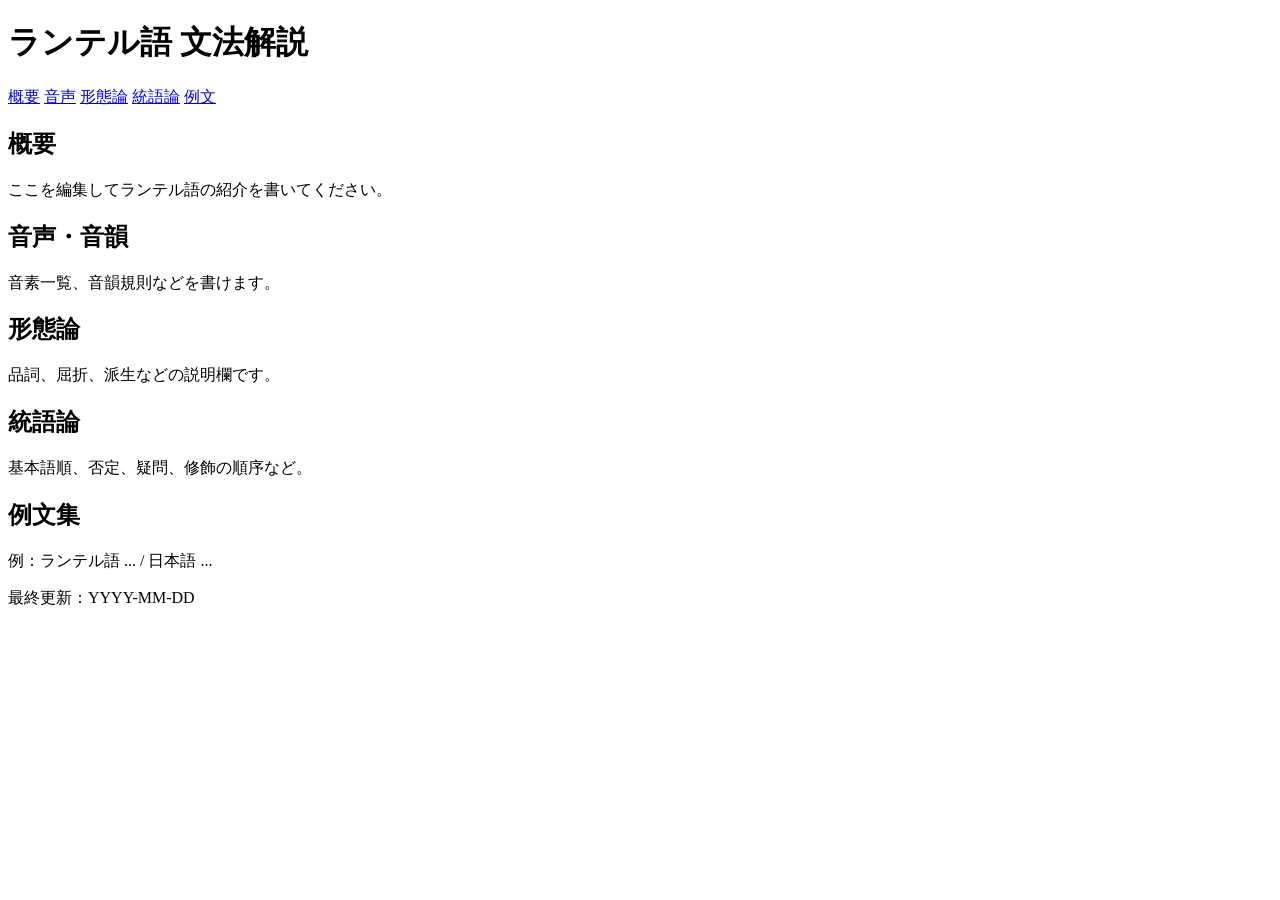
==== index.html @ 2a4d418f "Create index.html" ====
<!DOCTYPE html>
<html lang="ja">
<head>
  <meta charset="UTF-8" />
  <meta name="viewport" content="width=device-width, initial-scale=1" />
  <title>ランテル語 文法解説</title>
  <link rel="stylesheet" href="style.css" />
</head>
<body>
<header class="site-header">
  <h1>ランテル語 文法解説</h1>
  <nav class="nav">
    <a href="#overview">概要</a>
    <a href="#phonology">音声</a>
    <a href="#morphology">形態論</a>
    <a href="#syntax">統語論</a>
    <a href="#examples">例文</a>
  </nav>
</header>

<main class="container">
  <section id="overview" class="card">
    <h2>概要</h2>
    <div class="editable">
      ここを編集してランテル語の紹介を書いてください。
    </div>
  </section>

  <section id="phonology" class="card">
    <h2>音声・音韻</h2>
    <div class="editable">
      音素一覧、音韻規則などを書けます。
    </div>
  </section>

  <section id="morphology" class="card">
    <h2>形態論</h2>
    <div class="editable">
      品詞、屈折、派生などの説明欄です。
    </div>
  </section>

  <section id="syntax" class="card">
    <h2>統語論</h2>
    <div class="editable">
      基本語順、否定、疑問、修飾の順序など。
    </div>
  </section>

  <section id="examples" class="card">
    <h2>例文集</h2>
    <div class="editable">
      <p class="example">例：ランテル語 ... / 日本語 ...</p>
    </div>
  </section>
</main>

<footer class="site-footer">最終更新：YYYY-MM-DD</footer>
</body>
</html>
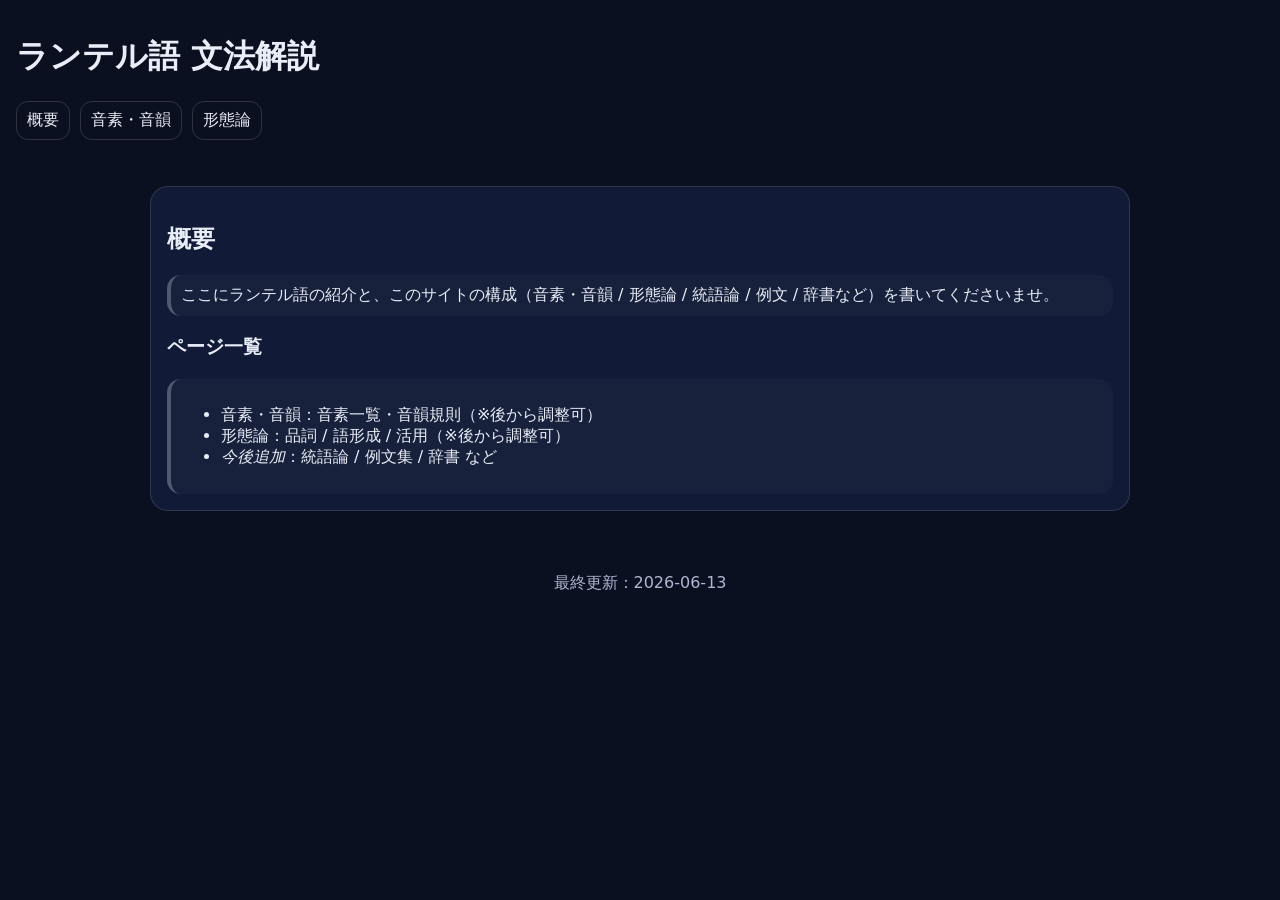
==== commit 5c56bc98: "Update index.html" ====
--- a/index.html
+++ b/index.html
@@ -7,54 +7,35 @@
   <link rel="stylesheet" href="style.css" />
 </head>
 <body>
-<header class="site-header">
-  <h1>ランテル語 文法解説</h1>
-  <nav class="nav">
-    <a href="#overview">概要</a>
-    <a href="#phonology">音声</a>
-    <a href="#morphology">形態論</a>
-    <a href="#syntax">統語論</a>
-    <a href="#examples">例文</a>
-  </nav>
-</header>
+  <header class="site-header">
+    <h1>ランテル語 文法解説</h1>
+    <nav class="nav">
+      <a href="index.html#overview">概要</a>
+      <a href="phonology.html">音素・音韻</a>
+      <a href="morphology.html">形態論</a>
+    </nav>
+  </header>
 
-<main class="container">
-  <section id="overview" class="card">
-    <h2>概要</h2>
-    <div class="editable">
-      ここを編集してランテル語の紹介を書いてください。
-    </div>
-  </section>
+  <main class="container">
+    <section id="overview" class="card">
+      <h2>概要</h2>
+      <div class="editable">
+        ここにランテル語の紹介と、このサイトの構成（音素・音韻 / 形態論 / 統語論 / 例文 / 辞書など）を書いてくださいませ。
+      </div>
 
-  <section id="phonology" class="card">
-    <h2>音声・音韻</h2>
-    <div class="editable">
-      音素一覧、音韻規則などを書けます。
-    </div>
-  </section>
+      <h3>ページ一覧</h3>
+      <div class="editable">
+        <ul>
+          <li><a href="phonology.html">音素・音韻</a>：音素一覧・音韻規則（※後から調整可）</li>
+          <li><a href="morphology.html">形態論</a>：品詞 / 語形成 / 活用（※後から調整可）</li>
+          <li><em>今後追加</em>：統語論 / 例文集 / 辞書 など</li>
+        </ul>
+      </div>
+    </section>
+  </main>
 
-  <section id="morphology" class="card">
-    <h2>形態論</h2>
-    <div class="editable">
-      品詞、屈折、派生などの説明欄です。
-    </div>
-  </section>
-
-  <section id="syntax" class="card">
-    <h2>統語論</h2>
-    <div class="editable">
-      基本語順、否定、疑問、修飾の順序など。
-    </div>
-  </section>
-
-  <section id="examples" class="card">
-    <h2>例文集</h2>
-    <div class="editable">
-      <p class="example">例：ランテル語 ... / 日本語 ...</p>
-    </div>
-  </section>
-</main>
-
-<footer class="site-footer">最終更新：YYYY-MM-DD</footer>
+  <footer class="site-footer">
+    最終更新：2026-06-13
+  </footer>
 </body>
 </html>
--- a/style.css
+++ b/style.css
@@ -0,0 +1,10 @@
+:root{--bg:#0b1020;--card:#111a36;--text:#e9edf7;--muted:#aeb7d4;}
+body{margin:0;font-family:system-ui,Roboto,Helvetica,Arial;background:var(--bg);color:var(--text);} 
+a{text-decoration:none;color:inherit;} 
+.site-header{padding:14px 16px;background:rgba(11,16,32,.9);position:sticky;top:0;z-index:10;} 
+.nav{display:flex;gap:10px;flex-wrap:wrap;} 
+.nav a{padding:8px 10px;border-radius:12px;border:1px solid rgba(255,255,255,.15);} 
+.container{max-width:980px;margin:0 auto;padding:18px;} 
+.card{margin:14px 0;padding:16px;border-radius:18px;background:var(--card);border:1px solid rgba(255,255,255,.12);} 
+.editable{margin-top:8px;padding:10px;border-left:4px solid rgba(255,255,255,.25);background:rgba(255,255,255,.03);border-radius:14px;} 
+.site-footer{text-align:center;color:var(--muted);padding:30px 10px;}
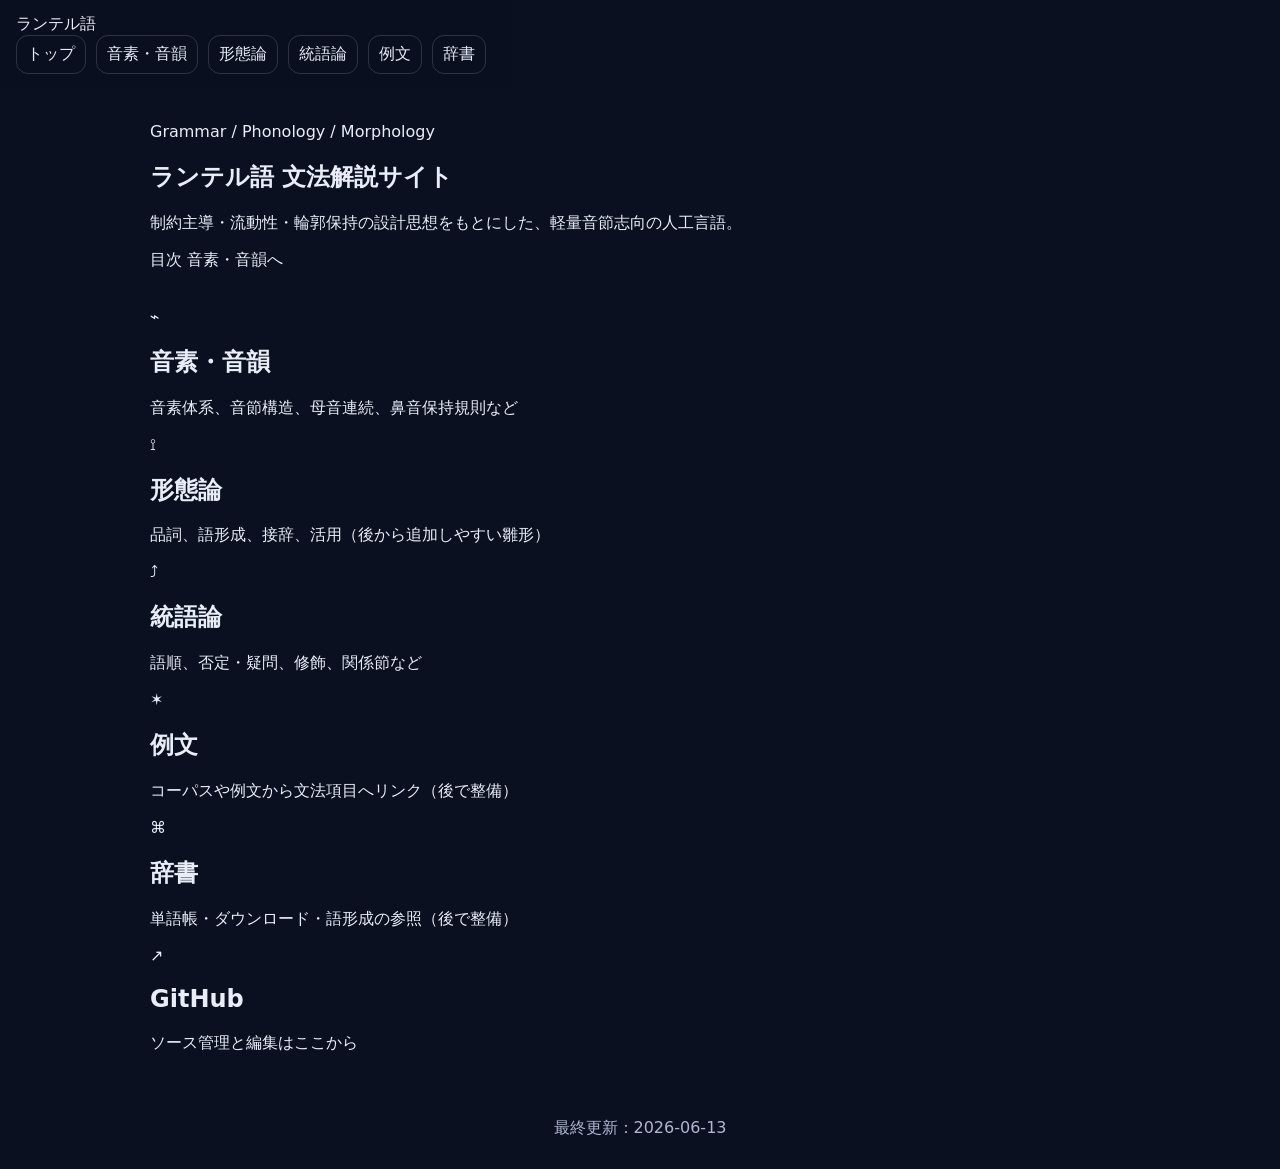
==== commit 33902370: "Update index.html" ====
--- a/index.html
+++ b/index.html
@@ -3,39 +3,82 @@
 <head>
   <meta charset="UTF-8" />
   <meta name="viewport" content="width=device-width, initial-scale=1" />
-  <title>ランテル語 文法解説</title>
+  <title>ランテル語</title>
   <link rel="stylesheet" href="style.css" />
 </head>
+
 <body>
   <header class="site-header">
-    <h1>ランテル語 文法解説</h1>
-    <nav class="nav">
-      <a href="index.html#overview">概要</a>
-      <a href="phonology.html">音素・音韻</a>
-      <a href="morphology.html">形態論</a>
-    </nav>
+    <div class="topbar">
+      <a class="logo" href="index.html">ランテル語</a>
+      <nav class="nav">
+        <a href="index.html">トップ</a>
+        <a href="phonology.html">音素・音韻</a>
+        <a href="morphology.html">形態論</a>
+        <a href="syntax.html">統語論</a>
+        <a href="examples.html">例文</a>
+        <a href="dictionary.html">辞書</a>
+      </nav>
+    </div>
   </header>
 
-  <main class="container">
-    <section id="overview" class="card">
-      <h2>概要</h2>
-      <div class="editable">
-        ここにランテル語の紹介と、このサイトの構成（音素・音韻 / 形態論 / 統語論 / 例文 / 辞書など）を書いてくださいませ。
+  <main>
+    <section class="hero">
+      <div class="container">
+        <p class="eyebrow">Grammar / Phonology / Morphology</p>
+        <h1 class="hero-title">ランテル語 文法解説サイト</h1>
+        <p class="hero-tagline">
+          制約主導・流動性・輪郭保持の設計思想をもとにした、軽量音節志向の人工言語。
+        </p>
+        <div class="hero-actions">
+          <a class="button primary" href="#cards">目次</a>
+          <a class="button" href="phonology.html">音素・音韻へ</a>
+        </div>
       </div>
+    </section>
 
-      <h3>ページ一覧</h3>
-      <div class="editable">
-        <ul>
-          <li><a href="phonology.html">音素・音韻</a>：音素一覧・音韻規則（※後から調整可）</li>
-          <li><a href="morphology.html">形態論</a>：品詞 / 語形成 / 活用（※後から調整可）</li>
-          <li><em>今後追加</em>：統語論 / 例文集 / 辞書 など</li>
-        </ul>
+    <section id="cards" class="container">
+      <div class="card-grid">
+        <a class="card-link" href="phonology.html">
+          <span class="card-icon" aria-hidden="true">⌁</span>
+          <h2 class="card-title">音素・音韻</h2>
+          <p class="card-text">音素体系、音節構造、母音連続、鼻音保持規則など</p>
+        </a>
+
+        <a class="card-link" href="morphology.html">
+          <span class="card-icon" aria-hidden="true">⟟</span>
+          <h2 class="card-title">形態論</h2>
+          <p class="card-text">品詞、語形成、接辞、活用（後から追加しやすい雛形）</p>
+        </a>
+
+        <a class="card-link" href="syntax.html">
+          <span class="card-icon" aria-hidden="true">⤴</span>
+          <h2 class="card-title">統語論</h2>
+          <p class="card-text">語順、否定・疑問、修飾、関係節など</p>
+        </a>
+
+        <a class="card-link" href="examples.html">
+          <span class="card-icon" aria-hidden="true">✶</span>
+          <h2 class="card-title">例文</h2>
+          <p class="card-text">コーパスや例文から文法項目へリンク（後で整備）</p>
+        </a>
+
+        <a class="card-link" href="dictionary.html">
+          <span class="card-icon" aria-hidden="true">⌘</span>
+          <h2 class="card-title">辞書</h2>
+          <p class="card-text">単語帳・ダウンロード・語形成の参照（後で整備）</p>
+        </a>
+
+        <a class="card-link" href="https://github.com/Ranteliye/Ranteliye-grammar">
+          <span class="card-icon" aria-hidden="true">↗</span>
+          <h2 class="card-title">GitHub</h2>
+          <p class="card-text">ソース管理と編集はここから</p>
+        </a>
       </div>
     </section>
   </main>
 
-  <footer class="site-footer">
-    最終更新：2026-06-13
-  </footer>
+  <footer class="site-footer">最終更新：2026-06-13</footer>
 </body>
+
 </html>
